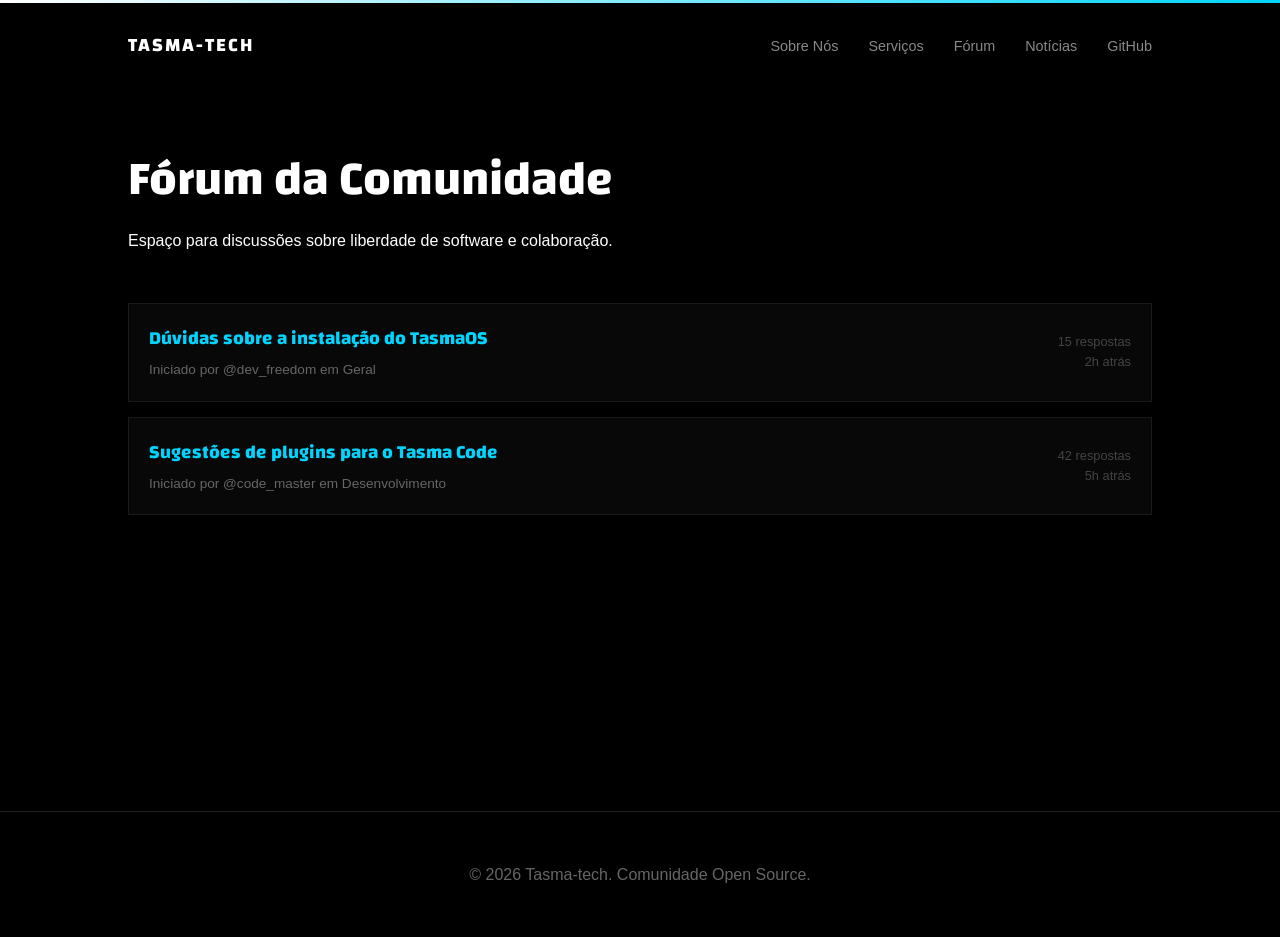
==== page/scr/html/forum.html @ 26589ee0 "rojnr" ====
<!DOCTYPE html>
<html lang="pt-br">
<head>
    <meta charset="UTF-8">
    <meta name="viewport" content="width=device-width, initial-scale=1.0">
    <title>Fórum - Tasma-tech</title>
    <link href="https://fonts.googleapis.com/css2?family=Changa:wght@300;400;700&display=swap" rel="stylesheet">
    <link rel="stylesheet" href="../css/style.css">
    <link rel="stylesheet" href="../css/forum.css">
</head>
<body>
    <div class="gradient-line top-line"></div>
    <nav class="top-bar">
        <div class="logo">Tasma-tech</div>
        <ul class="nav-links">
            <li><a href="../../../index.html#sobre">Sobre Nós</a></li>
            <li><a href="../../../index.html#servicos">Serviços</a></li>
            <li><a href="forum.html">Fórum</a></li>
            <li><a href="new-tasma.html">Notícias</a></li>
            <li><a href="https://github.com/Tasma-tech" target="_blank">GitHub</a></li>
        </ul>
    </nav>

    <main class="container forum-container">
        <header class="forum-header">
            <h1>Fórum da Comunidade</h1>
            <p>Espaço para discussões sobre liberdade de software e colaboração.</p>
        </header>

        <div class="forum-topics">
            <div class="topic-card">
                <div class="topic-info">
                    <h3>Dúvidas sobre a instalação do TasmaOS</h3>
                    <p>Iniciado por @dev_freedom em Geral</p>
                </div>
                <div class="topic-stats">
                    <span>15 respostas</span>
                    <span>2h atrás</span>
                </div>
            </div>

            <div class="topic-card">
                <div class="topic-info">
                    <h3>Sugestões de plugins para o Tasma Code</h3>
                    <p>Iniciado por @code_master em Desenvolvimento</p>
                </div>
                <div class="topic-stats">
                    <span>42 respostas</span>
                    <span>5h atrás</span>
                </div>
            </div>
        </div>
    </main>

    <footer class="site-footer">
        <p>&copy; 2026 Tasma-tech. Comunidade Open Source.</p>
    </footer>
    <script src="../js/main.js"></script>
</body>
</html>
---- page/scr/css/style.css ----
/* Reset e Base */
* {
    margin: 0;
    padding: 0;
    box-sizing: border-box;
    font-family: 'Inter', -apple-system, BlinkMacSystemFont, sans-serif;
}

body {
    background-color: #000000; /* Preto Total */
    color: #ffffff;
    line-height: 1.6;
    overflow-x: hidden;
}

/* Linhas de Degradê Fixas */
.gradient-line {
    position: fixed;
    left: 0;
    width: 100%;
    height: 3px;
    z-index: 1000;
}

/* Tipografia para Títulos */
h1, h2, h3, .logo {
    font-family: 'Changa', sans-serif;
}

.top-line {
    top: 0;
    background: linear-gradient(90deg, #ffffff, #00d4ff);
}

.bottom-line {
    bottom: 0;
    background: linear-gradient(90deg, #8a2be2, #4b0082);
}

/* Top Bar */
.top-bar {
    display: flex;
    justify-content: space-between;
    align-items: center;
    padding: 30px 10%;
    background: rgba(0, 0, 0, 0.8);
    backdrop-filter: blur(10px);
}

.logo {
    font-size: 1.2rem;
    font-weight: 700;
    letter-spacing: 2px;
    text-transform: uppercase;
    color: #fff;
    transition: 0.3s;
    cursor: pointer;
}

.logo:hover {
    text-shadow: 0 0 15px #00d4ff;
}

.nav-links {
    display: flex;
    list-style: none;
    gap: 30px;
}

.nav-links a {
    text-decoration: none;
    color: #888;
    font-size: 0.9rem;
    transition: 0.3s;
}

.nav-links a:hover {
    color: #fff;
    text-shadow: 0 0 10px rgba(255,255,255,0.5);
}

/* Seção Sobre (Texto à Direita) */
.container {
    padding: 100px 10%;
    min-height: 80vh;
    display: flex;
    align-items: center;
}

.about-section {
    display: grid;
    grid-template-columns: 1fr 1fr; /* Divide a tela ao meio */
    width: 100%;
}

.about-content {
    padding-left: 50px;
    border-left: 1px solid #222; /* Linha sutil de separação */
}

.about-content h2 {
    font-size: 2.5rem;
    margin-bottom: 20px;
    font-weight: 300;
    background: linear-gradient(to right, #fff, #555);
    -webkit-background-clip: text;
    -webkit-text-fill-color: transparent;
}

.about-content p {
    color: #aaa;
    margin-bottom: 20px;
    font-size: 1.1rem;
    max-width: 500px;
}

.about-content strong {
    color: #fff;
}

/* Seção de Serviços */
.services-section {
    padding: 100px 10%;
    text-align: center;
    background: #050505;
}

.services-section h2 {
    font-size: 2.5rem;
    margin-bottom: 50px;
    font-weight: 300;
}

.services-grid {
    display: grid;
    grid-template-columns: repeat(auto-fit, minmax(250px, 1fr));
    gap: 30px;
}

.service-item {
    padding: 30px;
    background: transparent;
    border: none;
    transition: all 0.4s cubic-bezier(0.175, 0.885, 0.32, 1.275);
    display: flex;
    flex-direction: column;
    align-items: center;
}

.service-item:hover {
    transform: translateY(-5px);
}

.service-icon {
    width: 32px;
    height: 32px;
    margin-bottom: 15px;
    fill: #00d4ff;
    opacity: 0.8;
}

.service-item h3 {
    margin-bottom: 15px;
    color: #00d4ff;
}

.glow-word {
    transition: color 0.3s, text-shadow 0.3s;
    display: inline-block;
}

.glow-word:hover {
    color: #fff !important;
    text-shadow: 0 0 10px #00d4ff;
    cursor: default;
}

/* Footer */
.site-footer {
    padding: 50px 10%;
    border-top: 1px solid #222;
    text-align: center;
    color: #666;
}

.social-links {
    margin-top: 20px;
    display: flex;
    justify-content: center;
    gap: 20px;
}

/* Mobile */
@media (max-width: 768px) {
    .about-section {
        grid-template-columns: 1fr;
    }
    .about-empty { display: none; }
    .about-content { padding-left: 0; border-left: none; }
    .top-bar { flex-direction: column; gap: 20px; }
}
---- page/scr/css/forum.css ----
.forum-container {
    display: block;
    padding-top: 50px;
}

.forum-header {
    margin-bottom: 50px;
    text-align: left;
}

.forum-header h1 {
    font-size: 3rem;
    color: #fff;
    margin-bottom: 10px;
}

.topic-card {
    background: #080808;
    border: 1px solid #1a1a1a;
    padding: 20px;
    margin-bottom: 15px;
    display: flex;
    justify-content: space-between;
    align-items: center;
    transition: 0.3s;
}

.topic-card:hover {
    border-color: #00d4ff;
    background: #0a0a0a;
}

.topic-info h3 { color: #00d4ff; margin-bottom: 5px; }
.topic-info p { color: #666; font-size: 0.85rem; }
.topic-stats { text-align: right; color: #444; font-size: 0.8rem; }
.topic-stats span { display: block; }
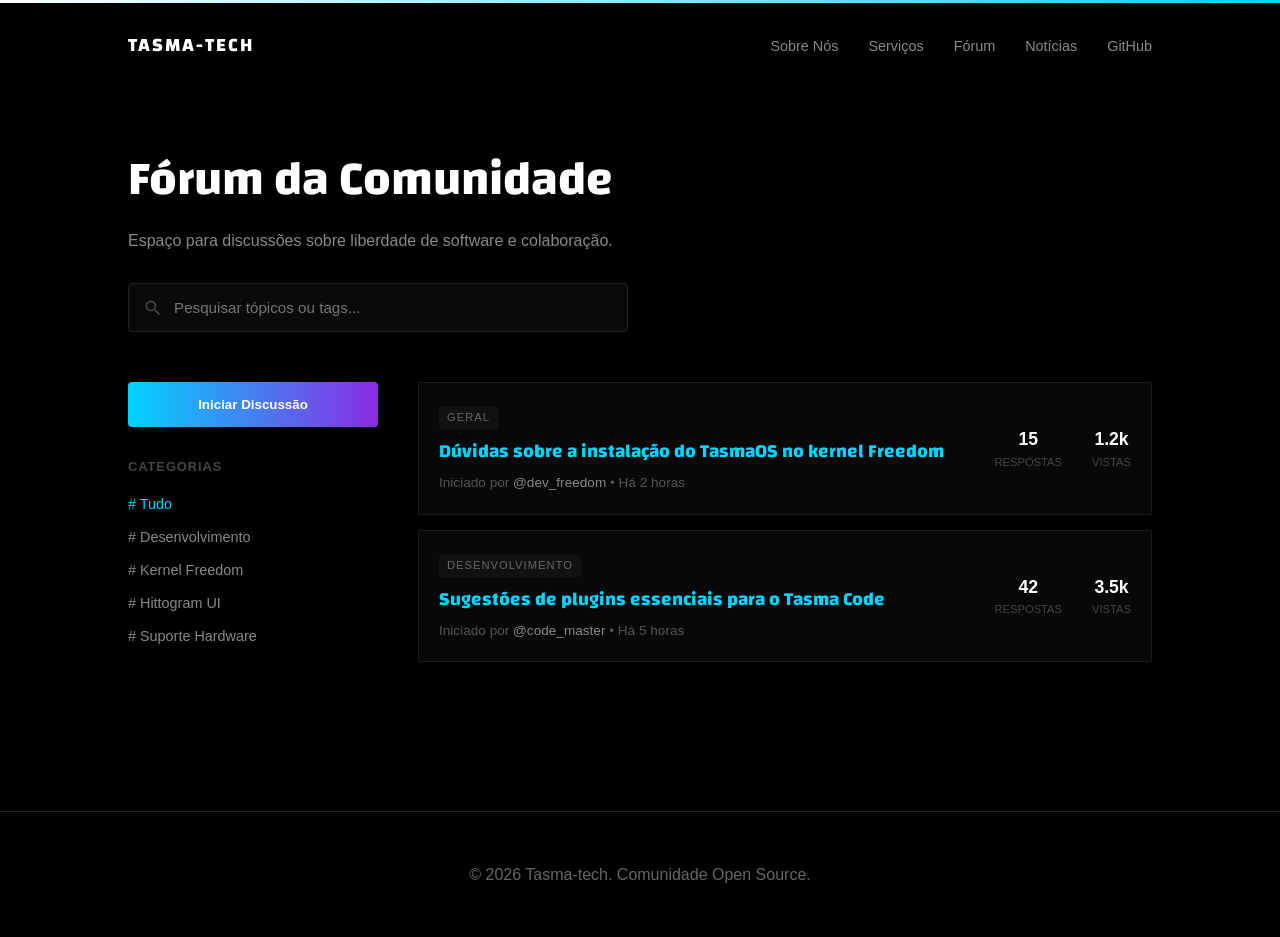
==== commit 27dae391: "forum" ====
--- a/page/scr/html/forum.html
+++ b/page/scr/html/forum.html
@@ -24,29 +24,66 @@
     <main class="container forum-container">
         <header class="forum-header">
             <h1>Fórum da Comunidade</h1>
-            <p>Espaço para discussões sobre liberdade de software e colaboração.</p>
+            <p class="subtitle">Espaço para discussões sobre liberdade de software e colaboração.</p>
+            
+            <div class="search-wrapper">
+                <input type="text" id="forum-search" placeholder="Pesquisar tópicos ou tags...">
+                <svg class="search-icon" viewBox="0 0 24 24"><path d="M15.5 14h-.79l-.28-.27A6.471 6.471 0 0 0 16 9.5 6.5 6.5 0 1 0 9.5 16c1.61 0 3.09-.59 4.23-1.57l.27.28v.79l5 4.99L20.49 19l-4.99-5zm-6 0C7.01 14 5 11.99 5 9.5S7.01 5 9.5 5 14 7.01 14 9.5 11.99 14 9.5 14z"/></svg>
+            </div>
         </header>
 
-        <div class="forum-topics">
-            <div class="topic-card">
-                <div class="topic-info">
-                    <h3>Dúvidas sobre a instalação do TasmaOS</h3>
-                    <p>Iniciado por @dev_freedom em Geral</p>
+        <div class="forum-layout">
+            <aside class="forum-sidebar">
+                <button class="btn-new-topic">Iniciar Discussão</button>
+                <div class="sidebar-section">
+                    <h4>Categorias</h4>
+                    <ul class="category-list">
+                        <li class="active"><span>#</span> Tudo</li>
+                        <li><span>#</span> Desenvolvimento</li>
+                        <li><span>#</span> Kernel Freedom</li>
+                        <li><span>#</span> Hittogram UI</li>
+                        <li><span>#</span> Suporte Hardware</li>
+                    </ul>
                 </div>
-                <div class="topic-stats">
-                    <span>15 respostas</span>
-                    <span>2h atrás</span>
-                </div>
-            </div>
+            </aside>
 
-            <div class="topic-card">
-                <div class="topic-info">
-                    <h3>Sugestões de plugins para o Tasma Code</h3>
-                    <p>Iniciado por @code_master em Desenvolvimento</p>
-                </div>
-                <div class="topic-stats">
-                    <span>42 respostas</span>
-                    <span>5h atrás</span>
+            <div class="forum-main">
+                <div class="forum-topics" id="topics-list">
+                    <div class="topic-card">
+                        <div class="topic-info">
+                            <span class="category-tag">Geral</span>
+                            <h3>Dúvidas sobre a instalação do TasmaOS no kernel Freedom</h3>
+                            <p>Iniciado por <span class="user-mention">@dev_freedom</span> • Há 2 horas</p>
+                        </div>
+                        <div class="topic-meta">
+                            <div class="stat">
+                                <strong>15</strong>
+                                <span>respostas</span>
+                            </div>
+                            <div class="stat">
+                                <strong>1.2k</strong>
+                                <span>vistas</span>
+                            </div>
+                        </div>
+                    </div>
+
+                    <div class="topic-card">
+                        <div class="topic-info">
+                            <span class="category-tag">Desenvolvimento</span>
+                            <h3>Sugestões de plugins essenciais para o Tasma Code</h3>
+                            <p>Iniciado por <span class="user-mention">@code_master</span> • Há 5 horas</p>
+                        </div>
+                        <div class="topic-meta">
+                            <div class="stat">
+                                <strong>42</strong>
+                                <span>respostas</span>
+                            </div>
+                            <div class="stat">
+                                <strong>3.5k</strong>
+                                <span>vistas</span>
+                            </div>
+                        </div>
+                    </div>
                 </div>
             </div>
         </div>
--- a/page/scr/css/style.css
+++ b/page/scr/css/style.css
@@ -91,6 +91,19 @@
     display: grid;
     grid-template-columns: 1fr 1fr; /* Divide a tela ao meio */
     width: 100%;
+    align-items: center;
+}
+
+.about-image {
+    width: 100%;
+    max-width: 450px;
+    filter: drop-shadow(0 0 25px rgba(0, 212, 255, 0.2));
+    animation: floatImage 6s ease-in-out infinite;
+}
+
+@keyframes floatImage {
+    0%, 100% { transform: translateY(0) rotate(0deg); filter: drop-shadow(0 0 20px rgba(0, 212, 255, 0.2)); }
+    50% { transform: translateY(-20px) rotate(2deg); filter: drop-shadow(0 0 40px rgba(138, 43, 226, 0.4)); }
 }
 
 .about-content {
@@ -107,6 +120,13 @@
     -webkit-text-fill-color: transparent;
 }
 
+.about-content h2::after {
+    content: '|';
+    margin-left: 5px;
+    color: #00d4ff;
+    animation: blink 1s infinite;
+}
+
 .about-content p {
     color: #aaa;
     margin-bottom: 20px;
@@ -141,10 +161,17 @@
     padding: 30px;
     background: transparent;
     border: none;
-    transition: all 0.4s cubic-bezier(0.175, 0.885, 0.32, 1.275);
+    transition: all 0.6s cubic-bezier(0.175, 0.885, 0.32, 1.275);
     display: flex;
     flex-direction: column;
     align-items: center;
+    opacity: 0;
+    transform: translateY(30px);
+}
+
+.service-item.visible {
+    opacity: 1;
+    transform: translateY(0);
 }
 
 .service-item:hover {
@@ -174,6 +201,8 @@
     text-shadow: 0 0 10px #00d4ff;
     cursor: default;
 }
+
+@keyframes blink { 50% { opacity: 0; } }
 
 /* Footer */
 .site-footer {
--- a/page/scr/css/forum.css
+++ b/page/scr/css/forum.css
@@ -1,6 +1,61 @@
 .forum-container {
     display: block;
     padding-top: 50px;
+}
+
+.forum-layout {
+    display: grid;
+    grid-template-columns: 250px 1fr;
+    gap: 40px;
+    margin-top: 40px;
+}
+
+.forum-sidebar {
+    display: flex;
+    flex-direction: column;
+    gap: 30px;
+}
+
+.btn-new-topic {
+    background: linear-gradient(90deg, #00d4ff, #8a2be2);
+    border: none;
+    padding: 15px;
+    color: white;
+    font-weight: bold;
+    border-radius: 4px;
+    cursor: pointer;
+    transition: 0.3s;
+}
+
+.btn-new-topic:hover {
+    box-shadow: 0 0 20px rgba(0, 212, 255, 0.4);
+    transform: translateY(-2px);
+}
+
+.sidebar-section h4 {
+    text-transform: uppercase;
+    font-size: 0.8rem;
+    color: #444;
+    margin-bottom: 15px;
+    letter-spacing: 1px;
+}
+
+.category-list {
+    list-style: none;
+    display: flex;
+    flex-direction: column;
+    gap: 10px;
+}
+
+.category-list li {
+    color: #888;
+    cursor: pointer;
+    font-size: 0.9rem;
+    transition: 0.2s;
+}
+
+.category-list li:hover, .category-list li.active {
+    color: #00d4ff;
 }
 
 .forum-header {
@@ -14,6 +69,46 @@
     margin-bottom: 10px;
 }
 
+.forum-header .subtitle {
+    color: #888;
+    margin-bottom: 30px;
+}
+
+/* Estilos da Barra de Busca */
+.search-wrapper {
+    position: relative;
+    max-width: 500px;
+    margin-top: 20px;
+}
+
+#forum-search {
+    width: 100%;
+    background: #0a0a0a;
+    border: 1px solid #222;
+    padding: 15px 20px 15px 45px;
+    color: #fff;
+    border-radius: 4px;
+    font-size: 0.95rem;
+    outline: none;
+    transition: border-color 0.3s, box-shadow 0.3s;
+}
+
+#forum-search:focus {
+    border-color: #00d4ff;
+    box-shadow: 0 0 10px rgba(0, 212, 255, 0.1);
+}
+
+.search-icon {
+    position: absolute;
+    left: 15px;
+    top: 50%;
+    transform: translateY(-50%);
+    width: 20px;
+    fill: #444;
+    pointer-events: none;
+}
+
+/* Estilos dos Cards de Tópicos */
 .topic-card {
     background: #080808;
     border: 1px solid #1a1a1a;
@@ -28,9 +123,39 @@
 .topic-card:hover {
     border-color: #00d4ff;
     background: #0a0a0a;
+    transform: translateX(5px);
 }
 
 .topic-info h3 { color: #00d4ff; margin-bottom: 5px; }
-.topic-info p { color: #666; font-size: 0.85rem; }
-.topic-stats { text-align: right; color: #444; font-size: 0.8rem; }
-.topic-stats span { display: block; }+
+.category-tag {
+    font-size: 0.7rem;
+    text-transform: uppercase;
+    background: #111;
+    padding: 2px 8px;
+    color: #666;
+    border-radius: 2px;
+    margin-bottom: 8px;
+    display: inline-block;
+    letter-spacing: 1px;
+}
+
+.user-mention {
+    color: #888;
+    font-weight: 500;
+    transition: 0.3s;
+}
+
+.topic-card:hover .user-mention { color: #fff; }
+
+.topic-info p { color: #555; font-size: 0.85rem; }
+
+.topic-meta {
+    display: flex;
+    gap: 30px;
+    text-align: center;
+}
+
+.topic-meta .stat { display: flex; flex-direction: column; }
+.topic-meta .stat strong { color: #fff; font-size: 1.1rem; }
+.topic-meta .stat span { color: #444; font-size: 0.7rem; text-transform: uppercase; }
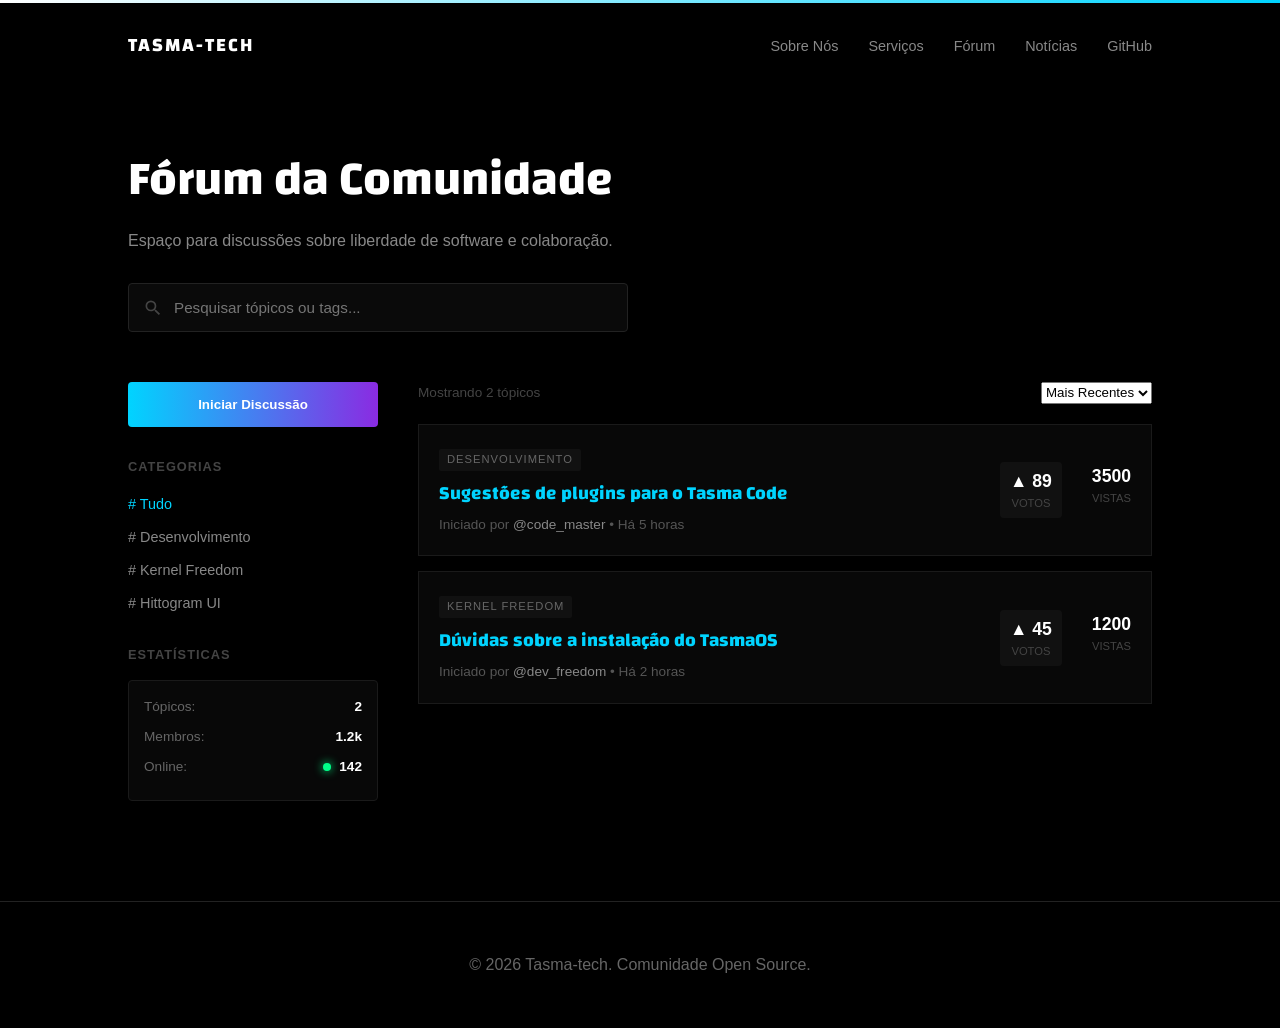
==== commit 95b156f8: "forúm" ====
--- a/page/scr/html/forum.html
+++ b/page/scr/html/forum.html
@@ -34,60 +34,74 @@
 
         <div class="forum-layout">
             <aside class="forum-sidebar">
-                <button class="btn-new-topic">Iniciar Discussão</button>
+                <button class="btn-new-topic" id="open-new-topic">Iniciar Discussão</button>
+                
                 <div class="sidebar-section">
                     <h4>Categorias</h4>
-                    <ul class="category-list">
-                        <li class="active"><span>#</span> Tudo</li>
-                        <li><span>#</span> Desenvolvimento</li>
-                        <li><span>#</span> Kernel Freedom</li>
-                        <li><span>#</span> Hittogram UI</li>
-                        <li><span>#</span> Suporte Hardware</li>
+                    <ul class="category-list" id="category-filter">
+                        <li class="active" data-cat="Tudo"><span>#</span> Tudo</li>
+                        <li data-cat="Desenvolvimento"><span>#</span> Desenvolvimento</li>
+                        <li data-cat="Kernel Freedom"><span>#</span> Kernel Freedom</li>
+                        <li data-cat="Hittogram UI"><span>#</span> Hittogram UI</li>
+                    </ul>
+                </div>
+
+                <div class="sidebar-section">
+                    <h4>Estatísticas</h4>
+                    <div class="stats-widget">
+                        <div class="stat-item"><span>Tópicos:</span> <strong id="stat-topics">0</strong></div>
+                        <div class="stat-item"><span>Membros:</span> <strong>1.2k</strong></div>
+                        <div class="stat-item"><span>Online:</span> <strong class="online-dot">142</strong></div>
                     </ul>
                 </div>
             </aside>
 
-            <div class="forum-main">
-                <div class="forum-topics" id="topics-list">
-                    <div class="topic-card">
-                        <div class="topic-info">
-                            <span class="category-tag">Geral</span>
-                            <h3>Dúvidas sobre a instalação do TasmaOS no kernel Freedom</h3>
-                            <p>Iniciado por <span class="user-mention">@dev_freedom</span> • Há 2 horas</p>
-                        </div>
-                        <div class="topic-meta">
-                            <div class="stat">
-                                <strong>15</strong>
-                                <span>respostas</span>
-                            </div>
-                            <div class="stat">
-                                <strong>1.2k</strong>
-                                <span>vistas</span>
-                            </div>
-                        </div>
-                    </div>
-
-                    <div class="topic-card">
-                        <div class="topic-info">
-                            <span class="category-tag">Desenvolvimento</span>
-                            <h3>Sugestões de plugins essenciais para o Tasma Code</h3>
-                            <p>Iniciado por <span class="user-mention">@code_master</span> • Há 5 horas</p>
-                        </div>
-                        <div class="topic-meta">
-                            <div class="stat">
-                                <strong>42</strong>
-                                <span>respostas</span>
-                            </div>
-                            <div class="stat">
-                                <strong>3.5k</strong>
-                                <span>vistas</span>
-                            </div>
-                        </div>
-                    </div>
+            <div class="forum-main" id="forum-main-content">
+                <!-- Controles de Ordenação -->
+                <div class="forum-controls">
+                    <span id="topic-count">Mostrando 0 tópicos</span>
+                    <select id="sort-topics">
+                        <option value="newest">Mais Recentes</option>
+                        <option value="popular">Mais Votados</option>
+                    </select>
                 </div>
+                <div class="forum-topics" id="topics-list"></div>
             </div>
         </div>
     </main>
+
+    <!-- Modal: Novo Tópico -->
+    <div id="modal-new-topic" class="modal">
+        <div class="modal-content">
+            <span class="close-modal">&times;</span>
+            <h2>Nova Discussão</h2>
+            <form id="form-new-topic">
+                <input type="text" id="topic-title" placeholder="Título da discussão" required>
+                <select id="topic-category" required>
+                    <option value="Geral">Geral</option>
+                    <option value="Desenvolvimento">Desenvolvimento</option>
+                    <option value="Kernel Freedom">Kernel Freedom</option>
+                    <option value="Hittogram UI">Hittogram UI</option>
+                </select>
+                <textarea id="topic-content" placeholder="O que você deseja compartilhar?" required></textarea>
+                <button type="submit" class="btn-new-topic">Publicar Tópico</button>
+            </form>
+        </div>
+    </div>
+
+    <!-- Template de Visualização do Tópico (Escondido por padrão) -->
+    <div id="topic-view-container" style="display: none;">
+        <button class="btn-back" id="back-to-list">&larr; Voltar para a lista</button>
+        <div id="topic-detail-content"></div>
+        <div class="replies-section">
+            <h3>Discussão</h3>
+            <div id="replies-list"></div>
+            <form id="form-reply">
+                <textarea id="reply-content" placeholder="Sua opinião importa..." required></textarea>
+                <button type="submit" class="btn-new-topic">Enviar Resposta</button>
+            </form>
+        </div>
+    </div>
 
     <footer class="site-footer">
         <p>&copy; 2026 Tasma-tech. Comunidade Open Source.</p>
--- a/page/scr/css/forum.css
+++ b/page/scr/css/forum.css
@@ -25,6 +25,44 @@
     border-radius: 4px;
     cursor: pointer;
     transition: 0.3s;
+}
+
+/* Botão de Voltar */
+.btn-back {
+    background: transparent;
+    border: 1px solid #333;
+    color: #888;
+    padding: 8px 15px;
+    cursor: pointer;
+    margin-bottom: 30px;
+    transition: 0.3s;
+}
+.btn-back:hover { color: #fff; border-color: #00d4ff; }
+
+/* Widgets da Sidebar */
+.stats-widget {
+    background: #080808;
+    padding: 15px;
+    border: 1px solid #1a1a1a;
+    border-radius: 4px;
+}
+.stat-item {
+    display: flex;
+    justify-content: space-between;
+    font-size: 0.85rem;
+    margin-bottom: 8px;
+    color: #666;
+}
+.stat-item strong { color: #fff; }
+.online-dot::before {
+    content: '';
+    display: inline-block;
+    width: 8px;
+    height: 8px;
+    background: #00ff88;
+    border-radius: 50%;
+    margin-right: 8px;
+    box-shadow: 0 0 10px #00ff88;
 }
 
 .btn-new-topic:hover {
@@ -126,6 +164,24 @@
     transform: translateX(5px);
 }
 
+/* Sistema de Votos no Card */
+.topic-meta .vote-btn {
+    cursor: pointer;
+    padding: 5px 10px;
+    border-radius: 4px;
+    background: #111;
+    transition: 0.2s;
+}
+.topic-meta .vote-btn:hover { background: #222; color: #00d4ff; }
+
+.forum-controls {
+    display: flex;
+    justify-content: space-between;
+    margin-bottom: 20px;
+    color: #444;
+    font-size: 0.85rem;
+}
+
 .topic-info h3 { color: #00d4ff; margin-bottom: 5px; }
 
 .category-tag {
@@ -158,4 +214,92 @@
 
 .topic-meta .stat { display: flex; flex-direction: column; }
 .topic-meta .stat strong { color: #fff; font-size: 1.1rem; }
-.topic-meta .stat span { color: #444; font-size: 0.7rem; text-transform: uppercase; }+.topic-meta .stat span { color: #444; font-size: 0.7rem; text-transform: uppercase; }
+
+/* Modais */
+.modal {
+    display: none;
+    position: fixed;
+    z-index: 2000;
+    left: 0; top: 0;
+    width: 100%; height: 100%;
+    background: rgba(0,0,0,0.9);
+    backdrop-filter: blur(5px);
+}
+
+.modal-content {
+    background: #080808;
+    margin: 10% auto;
+    padding: 40px;
+    border: 1px solid #222;
+    width: 90%;
+    max-width: 600px;
+    position: relative;
+    animation: modalIn 0.3s ease-out;
+}
+
+.modal-content.large { max-width: 800px; margin: 5% auto; }
+
+@keyframes modalIn {
+    from { opacity: 0; transform: translateY(-20px); }
+    to { opacity: 1; transform: translateY(0); }
+}
+
+.close-modal {
+    position: absolute;
+    right: 20px; top: 15px;
+    color: #444;
+    font-size: 28px;
+    cursor: pointer;
+}
+
+.close-modal:hover { color: #fff; }
+
+#form-new-topic, #form-reply {
+    display: flex;
+    flex-direction: column;
+    gap: 15px;
+    margin-top: 20px;
+}
+
+#form-new-topic input, #form-new-topic select, #form-new-topic textarea, #form-reply textarea {
+    background: #111;
+    border: 1px solid #333;
+    padding: 12px;
+    color: #fff;
+    outline: none;
+}
+
+#form-new-topic textarea, #form-reply textarea { height: 150px; resize: vertical; }
+.separator { border: 0; border-top: 1px solid #222; margin: 30px 0; }
+.replies-list { margin-bottom: 20px; }
+.reply-item { background: #0a0a0a; padding: 15px; border-bottom: 1px solid #111; margin-bottom: 10px; }
+.reply-item p { font-size: 0.9rem; color: #ccc; }
+.reply-item small { color: #444; }
+
+/* Visualização de Tópico Estilo Página */
+.topic-full-view {
+    background: #050505;
+    padding: 20px 0;
+    animation: fadeIn 0.4s ease;
+}
+
+.post-header {
+    display: flex;
+    flex-direction: column;
+    gap: 10px;
+    margin-bottom: 20px;
+}
+
+.topic-body-content {
+    border-bottom: 1px solid #1a1a1a;
+    margin-bottom: 40px;
+}
+
+.replies-section h3 {
+    font-family: 'Changa', sans-serif;
+    color: #fff;
+    margin-bottom: 20px;
+}
+
+@keyframes fadeIn { from { opacity: 0; } to { opacity: 1; } }
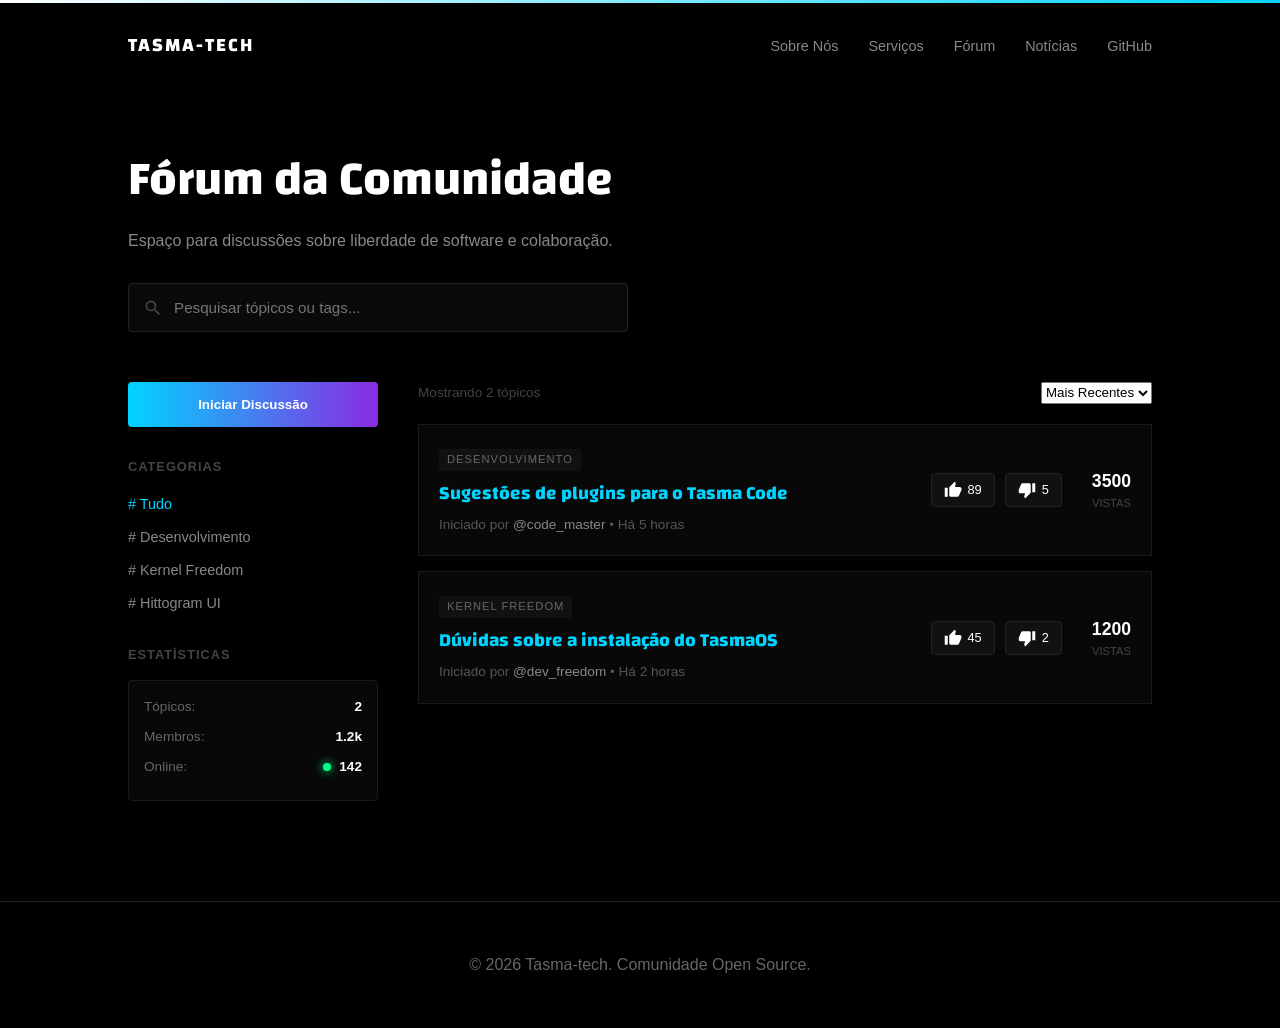
==== commit f8906060: "forúm 2" ====
--- a/page/scr/html/forum.html
+++ b/page/scr/html/forum.html
@@ -52,7 +52,7 @@
                         <div class="stat-item"><span>Tópicos:</span> <strong id="stat-topics">0</strong></div>
                         <div class="stat-item"><span>Membros:</span> <strong>1.2k</strong></div>
                         <div class="stat-item"><span>Online:</span> <strong class="online-dot">142</strong></div>
-                    </ul>
+                    </div>
                 </div>
             </aside>
 
@@ -83,6 +83,15 @@
                     <option value="Kernel Freedom">Kernel Freedom</option>
                     <option value="Hittogram UI">Hittogram UI</option>
                 </select>
+                <div class="media-input-group">
+                    <input type="url" id="topic-media" placeholder="URL da Imagem (opcional)">
+                    <span class="or-divider">ou</span>
+                    <label for="topic-file-input" class="btn-file-label">📤 Upload Local</label>
+                    <input type="file" id="topic-file-input" accept="image/*" style="display:none">
+                </div>
+                <div id="media-preview-container" style="display:none;">
+                    <img id="preview-img" src="" alt="Preview">
+                </div>
                 <textarea id="topic-content" placeholder="O que você deseja compartilhar?" required></textarea>
                 <button type="submit" class="btn-new-topic">Publicar Tópico</button>
             </form>
--- a/page/scr/css/forum.css
+++ b/page/scr/css/forum.css
@@ -164,15 +164,69 @@
     transform: translateX(5px);
 }
 
-/* Sistema de Votos no Card */
-.topic-meta .vote-btn {
-    cursor: pointer;
-    padding: 5px 10px;
+/* Sistema de Reações */
+.vote-group {
+    display: flex;
+    gap: 10px;
+    align-items: center;
+}
+
+.vote-btn {
+    cursor: pointer;
+    padding: 6px 12px;
     border-radius: 4px;
     background: #111;
+    display: flex;
+    align-items: center;
+    gap: 6px;
     transition: 0.2s;
-}
-.topic-meta .vote-btn:hover { background: #222; color: #00d4ff; }
+    font-size: 0.8rem;
+    border: 1px solid #222;
+}
+
+.vote-icon {
+    width: 18px;
+    height: 18px;
+    fill: currentColor;
+}
+
+.vote-btn.like:hover { border-color: #00ff88; color: #00ff88; fill: #00ff88; }
+.vote-btn.dislike:hover { border-color: #ff4b4b; color: #ff4b4b; fill: #ff4b4b; }
+
+/* Estilos para Upload e Preview */
+.media-input-group {
+    display: flex;
+    align-items: center;
+    gap: 15px;
+    margin-bottom: 5px;
+}
+
+.or-divider { color: #444; font-size: 0.8rem; }
+
+.btn-file-label {
+    background: #111;
+    border: 1px solid #333;
+    padding: 10px 15px;
+    cursor: pointer;
+    font-size: 0.85rem;
+    white-space: nowrap;
+    transition: 0.3s;
+}
+.btn-file-label:hover { border-color: #00d4ff; color: #00d4ff; }
+
+#media-preview-container {
+    margin: 10px 0;
+    border: 1px solid #222;
+    padding: 5px;
+    border-radius: 4px;
+}
+
+#preview-img {
+    max-width: 100%;
+    max-height: 200px;
+    display: block;
+    border-radius: 2px;
+}
 
 .forum-controls {
     display: flex;
@@ -277,6 +331,23 @@
 .reply-item p { font-size: 0.9rem; color: #ccc; }
 .reply-item small { color: #444; }
 
+/* Mecânicas de Mídia */
+.topic-media-content {
+    width: 100%;
+    max-width: 100%;
+    border-radius: 8px;
+    margin-top: 15px;
+    border: 1px solid #222;
+    max-height: 400px;
+    object-fit: cover;
+}
+
+.reply-item {
+    border-left: 2px solid #1a1a1a;
+    padding-left: 20px;
+    border-radius: 0;
+}
+
 /* Visualização de Tópico Estilo Página */
 .topic-full-view {
     background: #050505;
